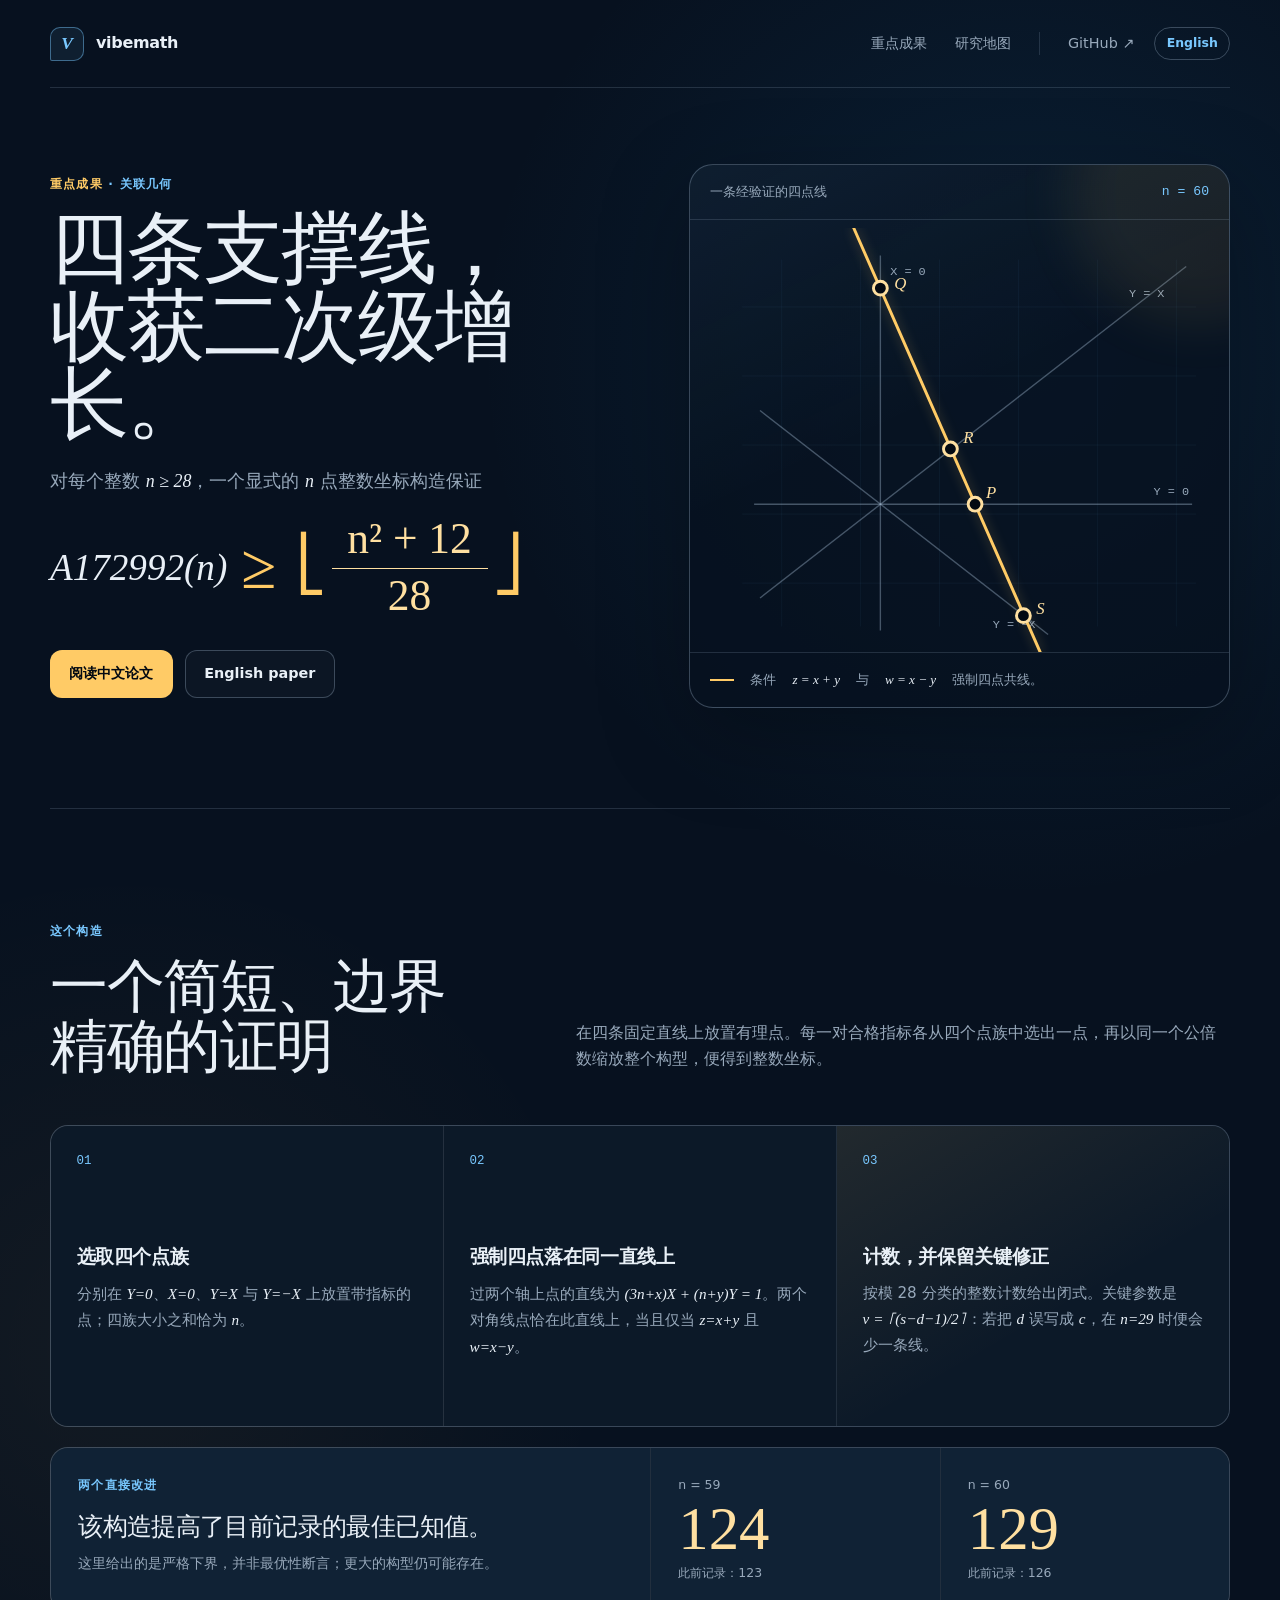
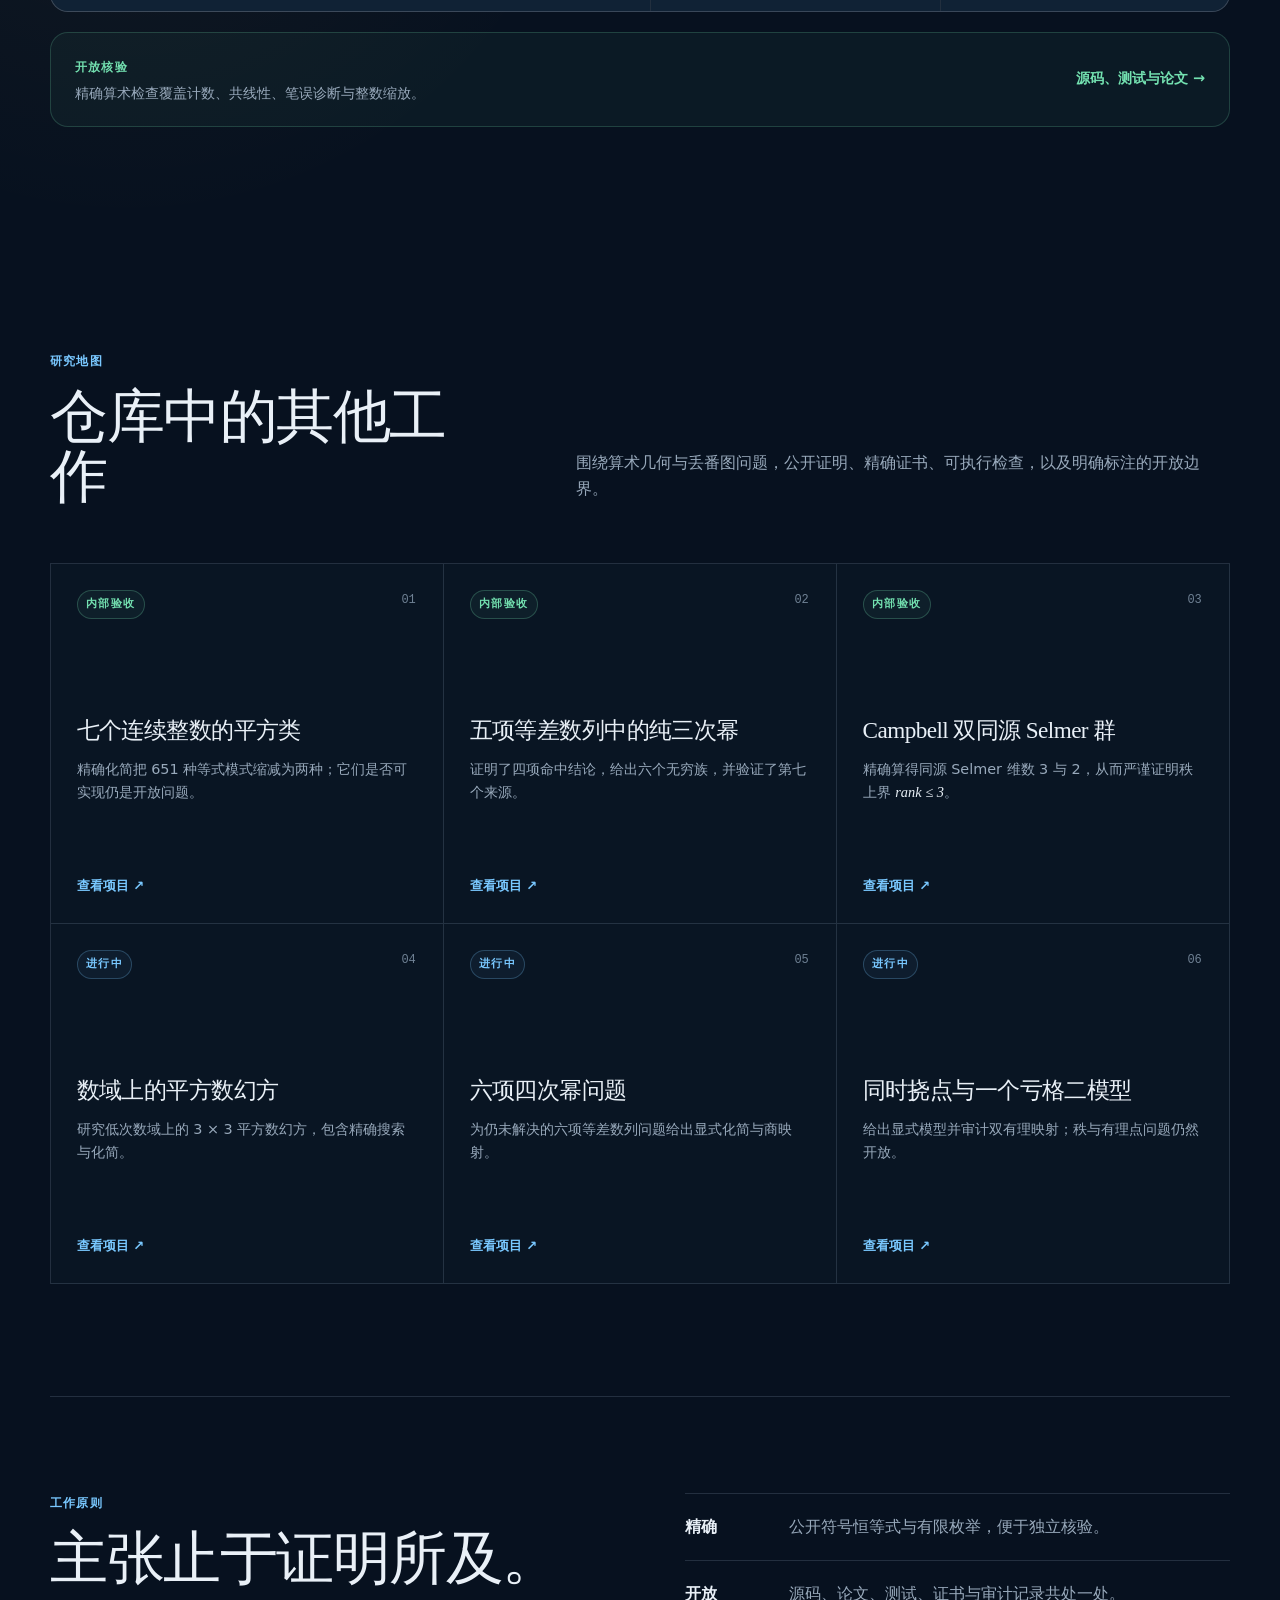
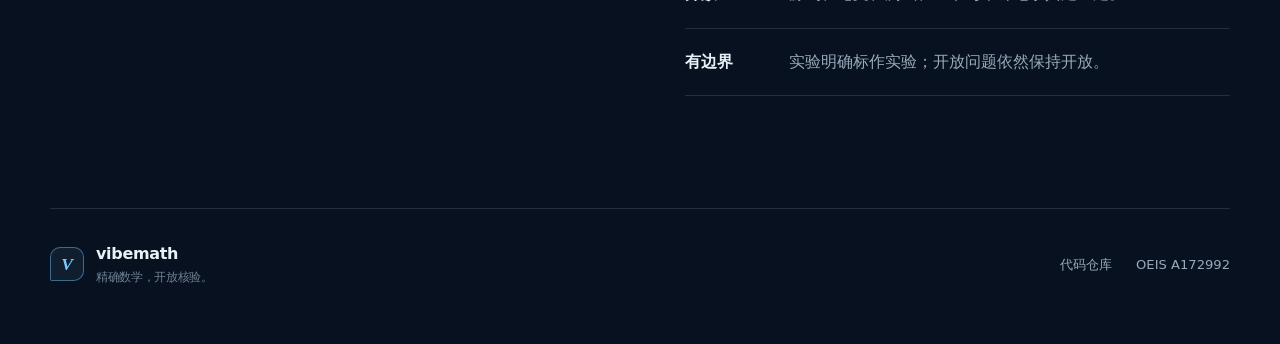
==== docs/zh/index.html @ 2f03c383 "Add Chinese localization for GitHub Pages" ====
<!doctype html>
<html lang="zh-CN">
  <head>
    <meta charset="utf-8" />
    <meta name="viewport" content="width=device-width, initial-scale=1" />
    <meta name="description" content="Vibemath：开放的数学研究、精确证书，以及 OEIS A172992 的新四点共线构造。" />
    <meta name="theme-color" content="#07111f" />
    <title>Vibemath — 精确数学，开放核验</title>
    <link rel="canonical" href="https://lixiang90.github.io/vibemath/zh/" />
    <link rel="alternate" hreflang="en" href="https://lixiang90.github.io/vibemath/" />
    <link rel="alternate" hreflang="zh-CN" href="https://lixiang90.github.io/vibemath/zh/" />
    <link rel="alternate" hreflang="x-default" href="https://lixiang90.github.io/vibemath/" />
    <link rel="icon" href="../favicon.svg" type="image/svg+xml" />
    <link rel="stylesheet" href="../styles.css" />
  </head>
  <body>
    <a class="skip-link" href="#content">跳到正文</a>
    <header class="site-header">
      <a class="brand" href="#top" aria-label="Vibemath 首页"><span class="brand-mark" aria-hidden="true">V</span><span>vibemath</span></a>
      <div class="header-actions">
        <nav aria-label="主导航">
          <a href="#result">重点成果</a>
          <a href="#research">研究地图</a>
          <a class="nav-github" href="https://github.com/lixiang90/vibemath" rel="noreferrer">GitHub <span aria-hidden="true">↗</span></a>
        </nav>
        <a class="language-switch" href="../" lang="en" hreflang="en" aria-label="Switch to English">English</a>
      </div>
    </header>

    <main id="content">
      <section class="hero" id="top" aria-labelledby="hero-title">
        <div class="hero-copy">
          <p class="eyebrow"><span>重点成果</span> · 关联几何</p>
          <h1 id="hero-title">四条支撑线，<br />收获二次级增长。</h1>
          <p class="hero-lede">对每个整数 <span class="math">n ≥ 28</span>，一个显式的 <span class="math">n</span> 点整数坐标构造保证</p>
          <div class="formula" aria-label="A172992 的 n 项不小于 n 平方加十二除以二十八的下取整">
            <span class="math-name">A172992(n)</span><span class="formula-sign">≥</span><span class="floor">⌊</span><span class="fraction"><span>n² + 12</span><span>28</span></span><span class="floor">⌋</span>
          </div>
          <div class="hero-actions">
            <a class="button button-primary" href="../papers/a172992-construction-zh.pdf">阅读中文论文</a>
            <a class="button button-secondary" href="../papers/a172992-construction.pdf">English paper</a>
          </div>
        </div>

        <figure class="construction-card" aria-labelledby="construction-caption">
          <div class="diagram-header"><span>一条经验证的四点线</span><span class="diagram-index">n = 60</span></div>
          <svg viewBox="0 0 520 430" role="img" aria-labelledby="diagram-title diagram-desc">
            <title id="diagram-title">四条支撑线与一条四点截线</title>
            <desc id="diagram-desc">点 P、Q、R、S 分别落在横轴、纵轴和两条对角线上；一条金色直线穿过这四点。</desc>
            <g class="grid-lines" aria-hidden="true">
              <path d="M40 80H500M40 150H500M40 220H500M40 290H500M40 360H500" />
              <path d="M80 32V404M160 32V404M240 32V404M320 32V404M400 32V404M480 32V404" />
            </g>
            <g class="supports" aria-hidden="true">
              <path d="M52 280H496" /><path d="M180 28V408" /><path d="M58 375L490 39" /><path d="M58 185L350 412" />
            </g>
            <g class="support-labels" aria-hidden="true">
              <text x="457" y="271">Y = 0</text><text x="190" y="48">X = 0</text><text x="432" y="70">Y = X</text><text x="294" y="406">Y = −X</text>
            </g>
            <path class="four-line" d="M153 0L342 430" aria-hidden="true" />
            <g class="points">
              <circle cx="276" cy="280" r="7" /><circle cx="180" cy="61" r="7" /><circle cx="251" cy="224" r="7" /><circle cx="325" cy="393" r="7" />
            </g>
            <g class="point-labels" aria-hidden="true">
              <text x="287" y="274">P</text><text x="194" y="62">Q</text><text x="264" y="218">R</text><text x="338" y="391">S</text>
            </g>
          </svg>
          <figcaption id="construction-caption"><span class="legend-line" aria-hidden="true"></span>条件 <span class="math">z = x + y</span> 与 <span class="math">w = x − y</span> 强制四点共线。</figcaption>
        </figure>
      </section>

      <section class="result-section" id="result" aria-labelledby="result-title">
        <div class="section-heading">
          <p class="eyebrow">这个构造</p>
          <h2 id="result-title">一个简短、边界精确的证明</h2>
          <p>在四条固定直线上放置有理点。每一对合格指标各从四个点族中选出一点，再以同一个公倍数缩放整个构型，便得到整数坐标。</p>
        </div>
        <div class="result-grid">
          <article class="proof-card">
            <span class="step">01</span><h3>选取四个点族</h3>
            <p>分别在 <span class="math">Y=0</span>、<span class="math">X=0</span>、<span class="math">Y=X</span> 与 <span class="math">Y=−X</span> 上放置带指标的点；四族大小之和恰为 <span class="math">n</span>。</p>
          </article>
          <article class="proof-card">
            <span class="step">02</span><h3>强制四点落在同一直线上</h3>
            <p>过两个轴上点的直线为 <span class="equation">(3n+x)X + (n+y)Y = 1</span>。两个对角线点恰在此直线上，当且仅当 <span class="math">z=x+y</span> 且 <span class="math">w=x−y</span>。</p>
          </article>
          <article class="proof-card proof-card-accent">
            <span class="step">03</span><h3>计数，并保留关键修正</h3>
            <p>按模 28 分类的整数计数给出闭式。关键参数是 <span class="equation">v = ⌈(s−d−1)/2⌉</span>：若把 <span class="math">d</span> 误写成 <span class="math">c</span>，在 <span class="math">n=29</span> 时便会少一条线。</p>
          </article>
        </div>

        <div class="milestones" aria-label="新的下界">
          <div class="milestone-copy">
            <p class="eyebrow">两个直接改进</p>
            <h3>该构造提高了目前记录的最佳已知值。</h3>
            <p>这里给出的是严格下界，并非最优性断言；更大的构型仍可能存在。</p>
          </div>
          <div class="milestone-stat"><span class="stat-label">n = 59</span><strong>124</strong><span>此前记录：123</span></div>
          <div class="milestone-stat"><span class="stat-label">n = 60</span><strong>129</strong><span>此前记录：126</span></div>
        </div>

        <div class="evidence-strip">
          <div><span class="evidence-kicker">开放核验</span><p>精确算术检查覆盖计数、共线性、笔误诊断与整数缩放。</p></div>
          <a href="https://github.com/lixiang90/vibemath/tree/main/incidence-geometry/four-tree-orchard" rel="noreferrer">源码、测试与论文 <span aria-hidden="true">→</span></a>
        </div>
      </section>

      <section class="research-section" id="research" aria-labelledby="research-title">
        <div class="section-heading research-heading">
          <p class="eyebrow">研究地图</p>
          <h2 id="research-title">仓库中的其他工作</h2>
          <p>围绕算术几何与丢番图问题，公开证明、精确证书、可执行检查，以及明确标注的开放边界。</p>
        </div>
        <div class="research-grid">
          <a class="research-card" href="https://github.com/lixiang90/vibemath/tree/main/square-progressions/seven-consecutive-squareclasses">
            <span class="status status-verified">内部验收</span><span class="card-number">01</span><h3>七个连续整数的平方类</h3><p>精确化简把 651 种等式模式缩减为两种；它们是否可实现仍是开放问题。</p><span class="card-link">查看项目 <span aria-hidden="true">↗</span></span>
          </a>
          <a class="research-card" href="https://github.com/lixiang90/vibemath/tree/main/powers-in-progressions/pure-cubic-five-term">
            <span class="status status-verified">内部验收</span><span class="card-number">02</span><h3>五项等差数列中的纯三次幂</h3><p>证明了四项命中结论，给出六个无穷族，并验证了第七个来源。</p><span class="card-link">查看项目 <span aria-hidden="true">↗</span></span>
          </a>
          <a class="research-card" href="https://github.com/lixiang90/vibemath/tree/main/elliptic-curve-progressions/campbell-two-isogeny-selmer">
            <span class="status status-verified">内部验收</span><span class="card-number">03</span><h3>Campbell 双同源 Selmer 群</h3><p>精确算得同源 Selmer 维数 3 与 2，从而严谨证明秩上界 <span class="math">rank ≤ 3</span>。</p><span class="card-link">查看项目 <span aria-hidden="true">↗</span></span>
          </a>
          <a class="research-card" href="https://github.com/lixiang90/vibemath/tree/main/square-progressions/magic-squares-over-number-fields">
            <span class="status status-active">进行中</span><span class="card-number">04</span><h3>数域上的平方数幻方</h3><p>研究低次数域上的 3 × 3 平方数幻方，包含精确搜索与化简。</p><span class="card-link">查看项目 <span aria-hidden="true">↗</span></span>
          </a>
          <a class="research-card" href="https://github.com/lixiang90/vibemath/tree/main/powers-in-progressions/fourth-powers-six-term">
            <span class="status status-active">进行中</span><span class="card-number">05</span><h3>六项四次幂问题</h3><p>为仍未解决的六项等差数列问题给出显式化简与商映射。</p><span class="card-link">查看项目 <span aria-hidden="true">↗</span></span>
          </a>
          <a class="research-card" href="https://github.com/lixiang90/vibemath/tree/main/powers-in-progressions/elliptic-simultaneous-torsion-c29">
            <span class="status status-active">进行中</span><span class="card-number">06</span><h3>同时挠点与一个亏格二模型</h3><p>给出显式模型并审计双有理映射；秩与有理点问题仍然开放。</p><span class="card-link">查看项目 <span aria-hidden="true">↗</span></span>
          </a>
        </div>
      </section>

      <section class="principles" aria-labelledby="principles-title">
        <div><p class="eyebrow">工作原则</p><h2 id="principles-title">主张止于证明所及。</h2></div>
        <div class="principle-list">
          <p><span>精确</span> 公开符号恒等式与有限枚举，便于独立核验。</p>
          <p><span>开放</span> 源码、论文、测试、证书与审计记录共处一处。</p>
          <p><span>有边界</span> 实验明确标作实验；开放问题依然保持开放。</p>
        </div>
      </section>
    </main>

    <footer>
      <div class="footer-brand"><span class="brand-mark" aria-hidden="true">V</span><div><strong>vibemath</strong><span>精确数学，开放核验。</span></div></div>
      <div class="footer-links"><a href="https://github.com/lixiang90/vibemath">代码仓库</a><a href="https://oeis.org/A172992">OEIS A172992</a></div>
    </footer>
  </body>
</html>
---- docs/styles.css ----
:root {
  color-scheme: dark;
  --ink: #e9f0f7;
  --muted: #98a9bb;
  --faint: #6f8194;
  --night: #07111f;
  --night-deep: #040a12;
  --panel: #0c1928;
  --panel-light: #102235;
  --line: rgba(171, 195, 219, 0.17);
  --line-strong: rgba(171, 195, 219, 0.3);
  --blue: #79c8ff;
  --gold: #ffcb66;
  --gold-soft: #ffe0a1;
  --green: #73e0b0;
  --max: 1180px;
  --radius: 18px;
  --shadow: 0 28px 90px rgba(0, 0, 0, 0.28);
}

* { box-sizing: border-box; }
html { scroll-behavior: smooth; }

body {
  margin: 0;
  background:
    radial-gradient(circle at 80% 10%, rgba(31, 126, 192, 0.14), transparent 34rem),
    radial-gradient(circle at 10% 38%, rgba(255, 203, 102, 0.05), transparent 30rem),
    var(--night);
  color: var(--ink);
  font-family: Inter, ui-sans-serif, system-ui, -apple-system, BlinkMacSystemFont, "Segoe UI", sans-serif;
  font-size: 16px;
  line-height: 1.65;
  text-rendering: optimizeLegibility;
}

a { color: inherit; }

.skip-link {
  position: fixed;
  top: 0;
  left: 1rem;
  z-index: 100;
  padding: 0.65rem 1rem;
  background: var(--gold);
  color: var(--night-deep);
  transform: translateY(-120%);
  transition: transform 150ms ease;
}
.skip-link:focus { transform: translateY(0); }

.site-header {
  position: relative;
  z-index: 10;
  display: flex;
  align-items: center;
  justify-content: space-between;
  width: min(calc(100% - 40px), var(--max));
  min-height: 88px;
  margin: 0 auto;
  border-bottom: 1px solid var(--line);
}

.brand, .footer-brand {
  display: flex;
  align-items: center;
  gap: 0.75rem;
  color: var(--ink);
  font-weight: 700;
  letter-spacing: -0.02em;
  text-decoration: none;
}

.brand-mark {
  display: grid;
  width: 34px;
  height: 34px;
  place-items: center;
  border: 1px solid rgba(121, 200, 255, 0.45);
  border-radius: 10px 10px 10px 2px;
  background: rgba(121, 200, 255, 0.08);
  color: var(--blue);
  font-family: Georgia, "Times New Roman", serif;
  font-size: 1.1rem;
  font-style: italic;
}

.header-actions { display: flex; align-items: center; gap: 1.25rem; }
nav { display: flex; align-items: center; gap: 1.75rem; }
nav a { color: var(--muted); font-size: 0.9rem; text-decoration: none; transition: color 150ms ease; }
nav a:hover, nav a:focus-visible { color: var(--ink); }
.nav-github { padding-left: 1.75rem; border-left: 1px solid var(--line); }
.language-switch {
  min-width: 58px;
  padding: 0.35rem 0.7rem;
  border: 1px solid var(--line-strong);
  border-radius: 999px;
  color: var(--blue);
  font-size: 0.78rem;
  font-weight: 700;
  text-align: center;
  text-decoration: none;
  transition: border-color 150ms ease, background 150ms ease, color 150ms ease;
}
.language-switch:hover, .language-switch:focus-visible { border-color: rgba(121,200,255,0.62); background: rgba(121,200,255,0.08); color: var(--ink); }
main { overflow: hidden; }

html[lang="zh-CN"] body { font-family: "Microsoft YaHei", "PingFang SC", "Noto Sans CJK SC", system-ui, sans-serif; }
html[lang="zh-CN"] h1, html[lang="zh-CN"] h2, html[lang="zh-CN"] .milestone-copy h3, html[lang="zh-CN"] .research-card h3 { font-family: "Songti SC", "SimSun", "Noto Serif CJK SC", Georgia, serif; letter-spacing: -0.025em; }
html[lang="zh-CN"] .eyebrow, html[lang="zh-CN"] .status, html[lang="zh-CN"] .evidence-kicker { letter-spacing: 0.1em; }

.hero {
  display: grid;
  grid-template-columns: minmax(0, 1.02fr) minmax(420px, 0.98fr);
  gap: clamp(2.5rem, 6vw, 6.25rem);
  align-items: center;
  width: min(calc(100% - 40px), var(--max));
  min-height: 720px;
  margin: 0 auto;
  padding: 72px 0 96px;
}

.eyebrow {
  margin: 0 0 1rem;
  color: var(--blue);
  font-size: 0.76rem;
  font-weight: 700;
  letter-spacing: 0.15em;
  text-transform: uppercase;
}
.eyebrow span { color: var(--gold); }
h1, h2, h3, p { margin-top: 0; }
h1, h2 { font-family: Georgia, "Times New Roman", serif; font-weight: 400; letter-spacing: -0.045em; }
h1 { max-width: 720px; margin-bottom: 1.4rem; font-size: clamp(3.25rem, 6.2vw, 6rem); line-height: 0.98; }
h2 { margin-bottom: 1rem; font-size: clamp(2.4rem, 4.5vw, 4rem); line-height: 1.04; }
h3 { font-size: 1.18rem; line-height: 1.3; letter-spacing: -0.02em; }
.hero-lede { max-width: 610px; margin-bottom: 1.25rem; color: var(--muted); font-size: 1.12rem; }
.math, .equation, .formula { font-family: Georgia, "Times New Roman", serif; }
.math, .equation { color: var(--ink); font-style: italic; }
.equation { white-space: nowrap; }

.formula {
  display: flex;
  align-items: center;
  gap: 0.3rem;
  min-height: 92px;
  margin: 1.3rem 0 2rem;
  color: var(--gold-soft);
  font-size: clamp(2.3rem, 5vw, 4.15rem);
  line-height: 1;
}
.math-name { margin-right: 0.55rem; color: var(--ink); font-size: 0.58em; font-style: italic; }
.formula-sign { margin-right: 0.25rem; color: var(--gold); }
.floor { color: var(--gold); font-size: 1.32em; font-weight: 300; }
.fraction { display: inline-flex; flex-direction: column; align-items: stretch; justify-content: center; font-size: 0.68em; text-align: center; }
.fraction span:first-child { padding: 0 0.36em 0.16em; border-bottom: 1px solid currentColor; }
.fraction span:last-child { padding-top: 0.12em; }

.hero-actions { display: flex; flex-wrap: wrap; gap: 0.75rem; }
.button {
  display: inline-flex;
  min-height: 48px;
  align-items: center;
  justify-content: center;
  padding: 0.7rem 1.15rem;
  border: 1px solid transparent;
  border-radius: 12px;
  font-size: 0.9rem;
  font-weight: 700;
  text-decoration: none;
  transition: transform 150ms ease, border-color 150ms ease, background 150ms ease;
}
.button:hover, .button:focus-visible { transform: translateY(-2px); }
.button-primary { background: var(--gold); color: var(--night-deep); }
.button-primary:hover, .button-primary:focus-visible { background: #ffd77f; }
.button-secondary { border-color: var(--line-strong); background: rgba(255,255,255,0.025); color: var(--ink); }
.button-secondary:hover, .button-secondary:focus-visible { border-color: rgba(121,200,255,0.6); background: rgba(121,200,255,0.07); }

.construction-card {
  position: relative;
  margin: 0;
  overflow: hidden;
  border: 1px solid var(--line-strong);
  border-radius: 24px;
  background: linear-gradient(155deg, rgba(121,200,255,0.07), transparent 45%), rgba(7,17,31,0.78);
  box-shadow: var(--shadow);
}
.construction-card::before { position: absolute; top: -100px; right: -100px; width: 260px; height: 260px; border-radius: 50%; background: rgba(255,203,102,0.08); content: ""; filter: blur(25px); }
.diagram-header, .construction-card figcaption { position: relative; z-index: 2; display: flex; align-items: center; justify-content: space-between; gap: 1rem; padding: 1rem 1.25rem; color: var(--muted); font-size: 0.82rem; }
.diagram-header { border-bottom: 1px solid var(--line); }
.diagram-index { color: var(--blue); font-family: ui-monospace, SFMono-Regular, Consolas, monospace; }
.construction-card svg { display: block; width: 100%; height: auto; padding: 0.5rem 0.8rem 0; }
.grid-lines path { fill: none; stroke: rgba(121,200,255,0.055); stroke-width: 1; }
.supports path { fill: none; stroke: rgba(171,195,219,0.38); stroke-width: 1.4; }
.support-labels text, .point-labels text { fill: var(--muted); font-family: ui-monospace, SFMono-Regular, Consolas, monospace; font-size: 12px; }
.four-line { fill: none; stroke: var(--gold); stroke-linecap: round; stroke-width: 3; filter: drop-shadow(0 0 6px rgba(255,203,102,0.35)); }
.points circle { fill: var(--night-deep); stroke: var(--gold-soft); stroke-width: 3; }
.point-labels text { fill: var(--gold-soft); font-family: Georgia, "Times New Roman", serif; font-size: 17px; font-style: italic; }
.construction-card figcaption { justify-content: flex-start; border-top: 1px solid var(--line); }
.legend-line { width: 24px; height: 2px; flex: 0 0 auto; background: var(--gold); }

.result-section, .research-section, .principles { width: min(calc(100% - 40px), var(--max)); margin: 0 auto; }
.result-section { padding: 112px 0; border-top: 1px solid var(--line); }
.section-heading { display: grid; grid-template-columns: minmax(0,0.8fr) minmax(340px,1.2fr); column-gap: 7vw; align-items: end; margin-bottom: 3rem; }
.section-heading .eyebrow { grid-column: 1 / -1; }
.section-heading h2 { margin-bottom: 0; }
.section-heading > p:last-child { margin-bottom: 0.25rem; color: var(--muted); }

.result-grid { display: grid; grid-template-columns: repeat(3,1fr); gap: 1px; overflow: hidden; border: 1px solid var(--line); border-radius: var(--radius); background: var(--line); }
.proof-card { min-height: 300px; padding: 1.6rem; background: var(--panel); }
.proof-card-accent { background: linear-gradient(150deg, rgba(255,203,102,0.09), transparent 60%), var(--panel); }
.proof-card .step { display: block; margin-bottom: 4.5rem; color: var(--blue); font-family: ui-monospace, SFMono-Regular, Consolas, monospace; font-size: 0.78rem; }
.proof-card h3 { margin-bottom: 0.8rem; }
.proof-card p { margin-bottom: 0; color: var(--muted); font-size: 0.95rem; }

.milestones { display: grid; grid-template-columns: 1.35fr 0.65fr 0.65fr; gap: 1px; margin-top: 1.25rem; overflow: hidden; border: 1px solid var(--line); border-radius: var(--radius); background: var(--line); }
.milestones > div { padding: 1.7rem; background: var(--panel-light); }
.milestone-copy h3 { max-width: 480px; margin-bottom: 0.55rem; font-family: Georgia, "Times New Roman", serif; font-size: 1.55rem; font-weight: 400; }
.milestone-copy p:last-child { margin-bottom: 0; color: var(--muted); font-size: 0.9rem; }
.milestone-stat { display: flex; flex-direction: column; justify-content: center; }
.stat-label, .milestone-stat > span:last-child { color: var(--muted); font-size: 0.78rem; }
.milestone-stat strong { margin: 0.2rem 0; color: var(--gold-soft); font-family: Georgia, "Times New Roman", serif; font-size: 3.8rem; font-weight: 400; line-height: 1; }

.evidence-strip { display: flex; align-items: center; justify-content: space-between; gap: 2rem; margin-top: 1.25rem; padding: 1.25rem 1.5rem; border: 1px solid rgba(115,224,176,0.2); border-radius: var(--radius); background: rgba(115,224,176,0.045); }
.evidence-kicker { color: var(--green); font-size: 0.74rem; font-weight: 700; letter-spacing: 0.12em; text-transform: uppercase; }
.evidence-strip p { margin: 0.2rem 0 0; color: var(--muted); font-size: 0.9rem; }
.evidence-strip a { flex: 0 0 auto; color: var(--green); font-size: 0.9rem; font-weight: 700; text-decoration: none; }

.research-section { padding: 112px 0; }
.research-heading { margin-bottom: 3.5rem; }
.research-grid { display: grid; grid-template-columns: repeat(3,1fr); border-top: 1px solid var(--line); border-left: 1px solid var(--line); }
.research-card { position: relative; min-height: 360px; padding: 1.6rem; border-right: 1px solid var(--line); border-bottom: 1px solid var(--line); background: rgba(12,25,40,0.52); text-decoration: none; transition: background 180ms ease, transform 180ms ease; }
.research-card:hover, .research-card:focus-visible { z-index: 2; background: rgba(16,34,53,0.92); outline: 1px solid rgba(121,200,255,0.4); transform: translateY(-3px); }
.status { display: inline-flex; padding: 0.28rem 0.55rem; border: 1px solid; border-radius: 999px; font-size: 0.68rem; font-weight: 700; letter-spacing: 0.05em; text-transform: uppercase; }
.status-verified { border-color: rgba(115,224,176,0.25); background: rgba(115,224,176,0.05); color: var(--green); }
.status-active { border-color: rgba(121,200,255,0.25); background: rgba(121,200,255,0.05); color: var(--blue); }
.card-number { position: absolute; top: 1.7rem; right: 1.7rem; color: var(--faint); font-family: ui-monospace, SFMono-Regular, Consolas, monospace; font-size: 0.75rem; }
.research-card h3 { max-width: 300px; margin: 6rem 0 0.8rem; font-family: Georgia, "Times New Roman", serif; font-size: 1.45rem; font-weight: 400; }
.research-card p { color: var(--muted); font-size: 0.9rem; }
.card-link { position: absolute; bottom: 1.6rem; left: 1.6rem; color: var(--blue); font-size: 0.82rem; font-weight: 700; }

.principles { display: grid; grid-template-columns: 1fr 1fr; gap: 7vw; align-items: start; padding: 96px 0 112px; border-top: 1px solid var(--line); }
.principles h2 { margin-bottom: 0; }
.principle-list p { display: grid; grid-template-columns: 88px 1fr; gap: 1rem; margin: 0; padding: 1.25rem 0; border-bottom: 1px solid var(--line); color: var(--muted); }
.principle-list p:first-child { border-top: 1px solid var(--line); }
.principle-list span { color: var(--ink); font-weight: 700; }

footer { display: flex; align-items: center; justify-content: space-between; gap: 2rem; width: min(calc(100% - 40px), var(--max)); margin: 0 auto; padding: 2rem 0 3.5rem; border-top: 1px solid var(--line); }
.footer-brand > div { display: flex; flex-direction: column; }
.footer-brand span:last-child { color: var(--faint); font-size: 0.78rem; font-weight: 400; }
.footer-links { display: flex; gap: 1.5rem; }
.footer-links a { color: var(--muted); font-size: 0.82rem; text-decoration: none; }
.footer-links a:hover, .footer-links a:focus-visible { color: var(--ink); }
:focus-visible { outline: 2px solid var(--gold); outline-offset: 4px; }

@media (max-width: 960px) {
  .hero { grid-template-columns: 1fr; min-height: auto; padding-top: 64px; }
  .hero-copy { max-width: 760px; }
  .construction-card { width: min(100%,650px); margin: 0 auto; }
  .section-heading, .principles { grid-template-columns: 1fr; gap: 1rem; }
  .section-heading > p:last-child { max-width: 680px; }
  .result-grid, .research-grid { grid-template-columns: repeat(2,1fr); }
  .proof-card:last-child { grid-column: 1 / -1; }
  .milestones { grid-template-columns: 1.25fr 0.75fr; }
  .milestone-copy { grid-row: span 2; }
}

@media (max-width: 680px) {
  .site-header { min-height: 72px; }
  .header-actions { gap: 0.75rem; }
  nav { gap: 1rem; }
  nav a:not(.nav-github) { display: none; }
  .nav-github { padding-left: 0; border-left: 0; }
  .hero, .result-section, .research-section, .principles { width: min(calc(100% - 28px),var(--max)); }
  .hero { gap: 3rem; padding: 52px 0 72px; }
  h1 { font-size: clamp(3rem,14vw,4.2rem); }
  .formula { font-size: clamp(2rem,10vw,3.2rem); }
  .math-name { display: none; }
  .construction-card svg { padding-inline: 0; }
  .result-section, .research-section { padding: 80px 0; }
  .result-grid, .research-grid, .milestones { grid-template-columns: 1fr; }
  .proof-card:last-child, .milestone-copy { grid-column: auto; grid-row: auto; }
  .proof-card { min-height: 270px; }
  .proof-card .step { margin-bottom: 3rem; }
  .milestone-stat { min-height: 160px; }
  .evidence-strip { align-items: flex-start; flex-direction: column; }
  .research-card { min-height: 330px; }
  .principles { padding: 72px 0 80px; }
  footer { align-items: flex-start; flex-direction: column; width: min(calc(100% - 28px),var(--max)); }
}

@media (prefers-reduced-motion: reduce) {
  *, *::before, *::after { scroll-behavior: auto !important; transition-duration: 0.01ms !important; }
}
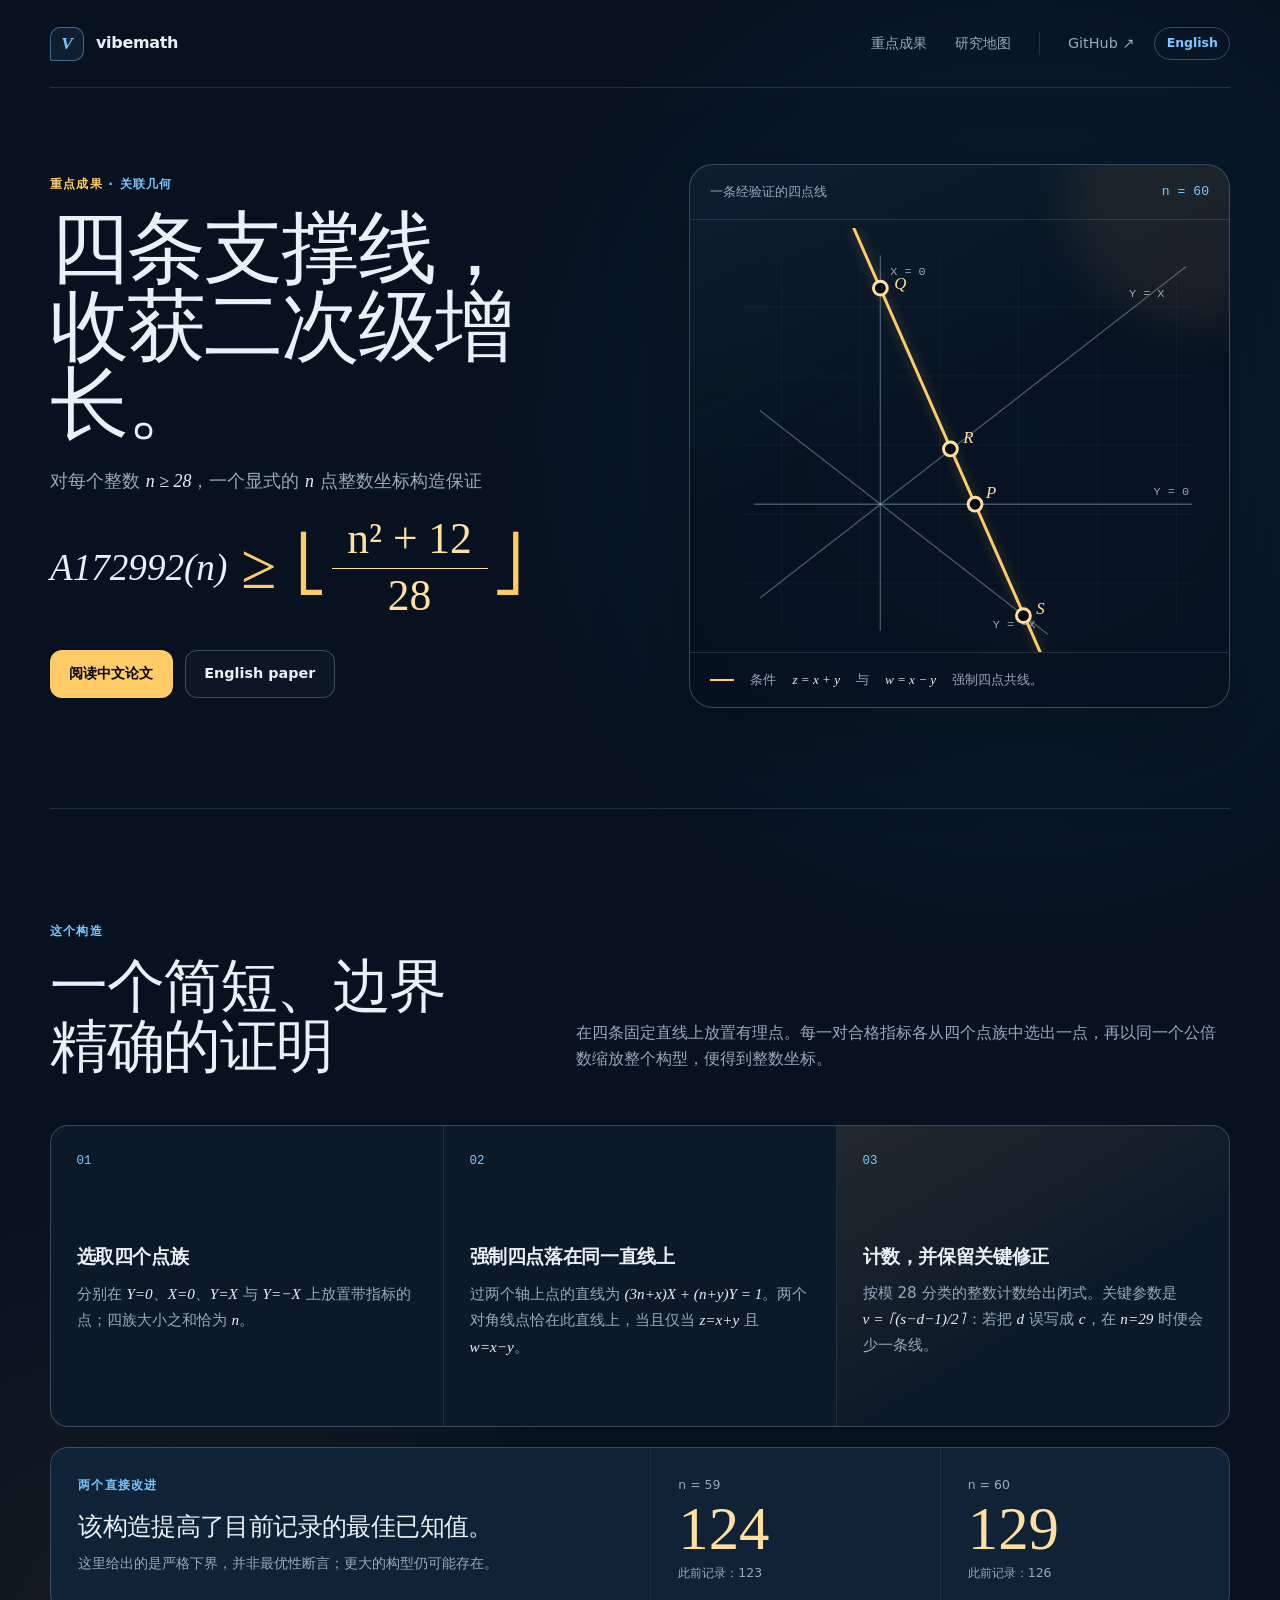
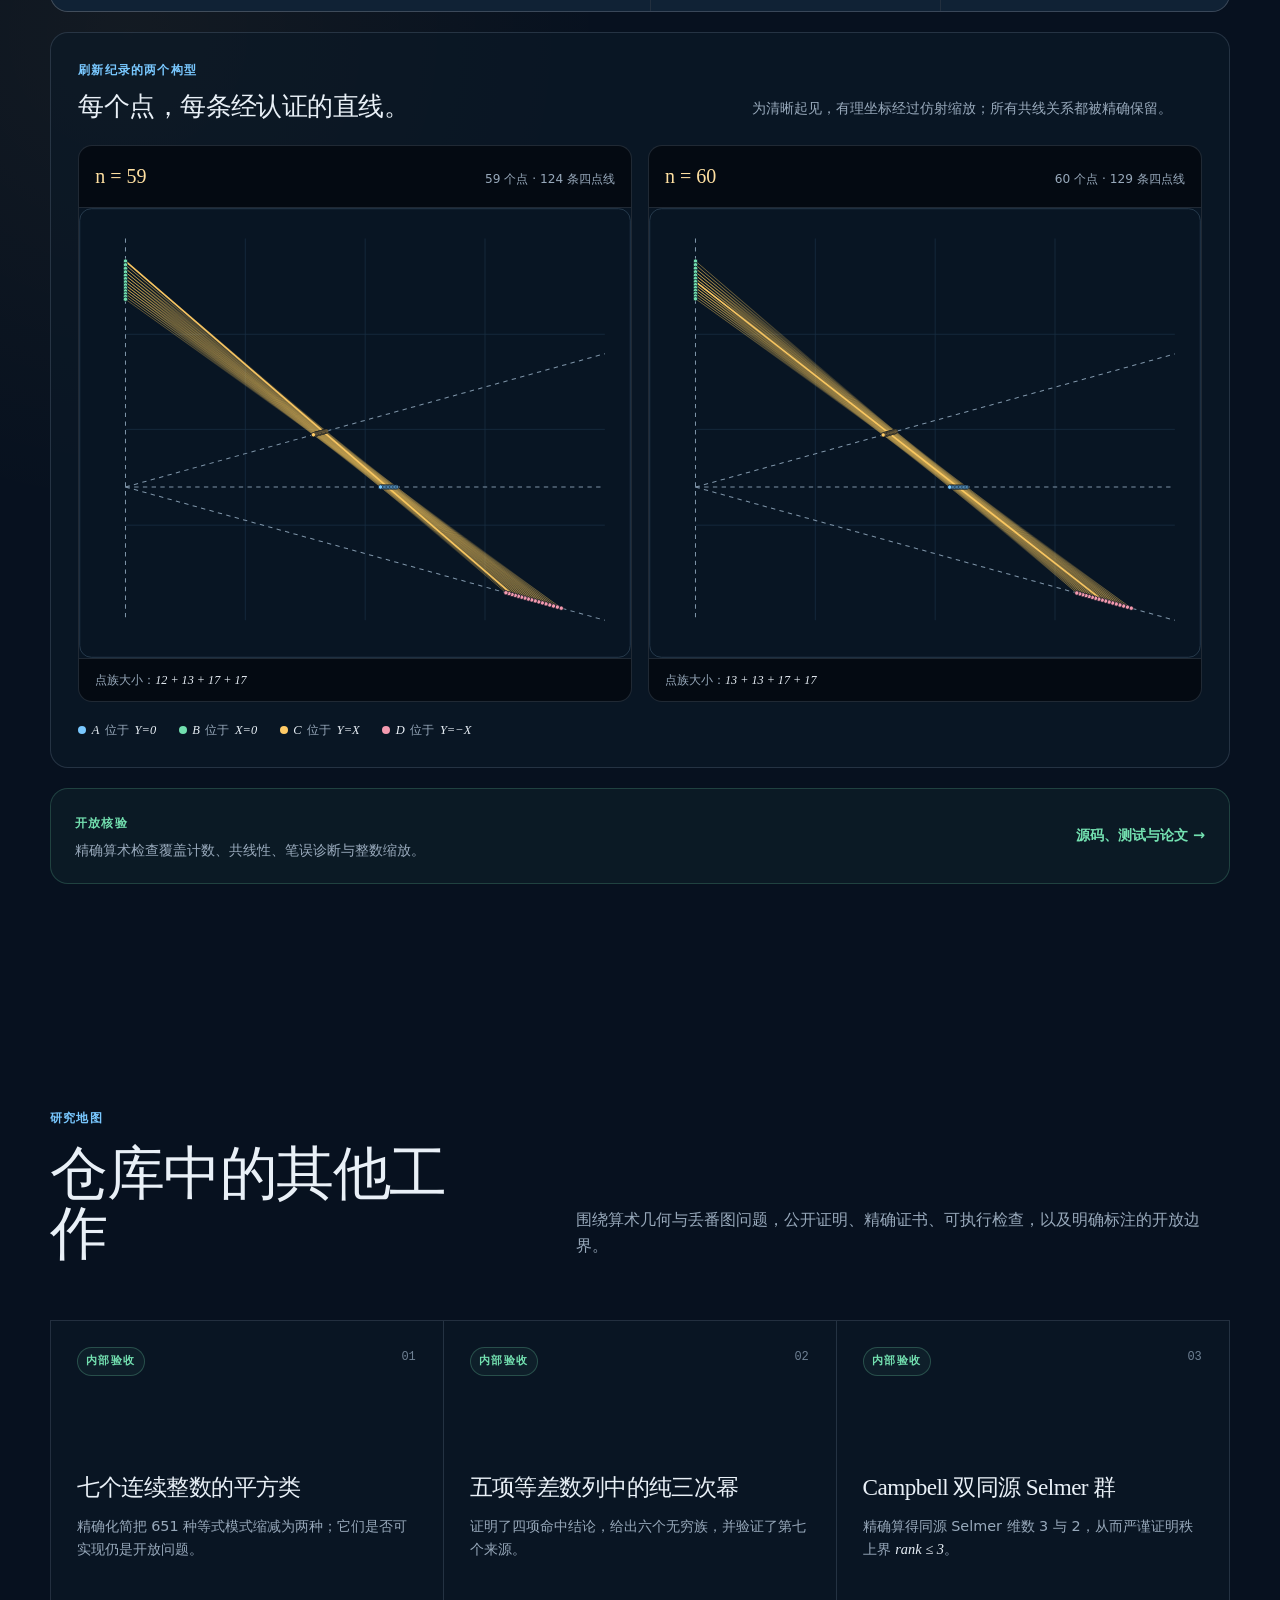
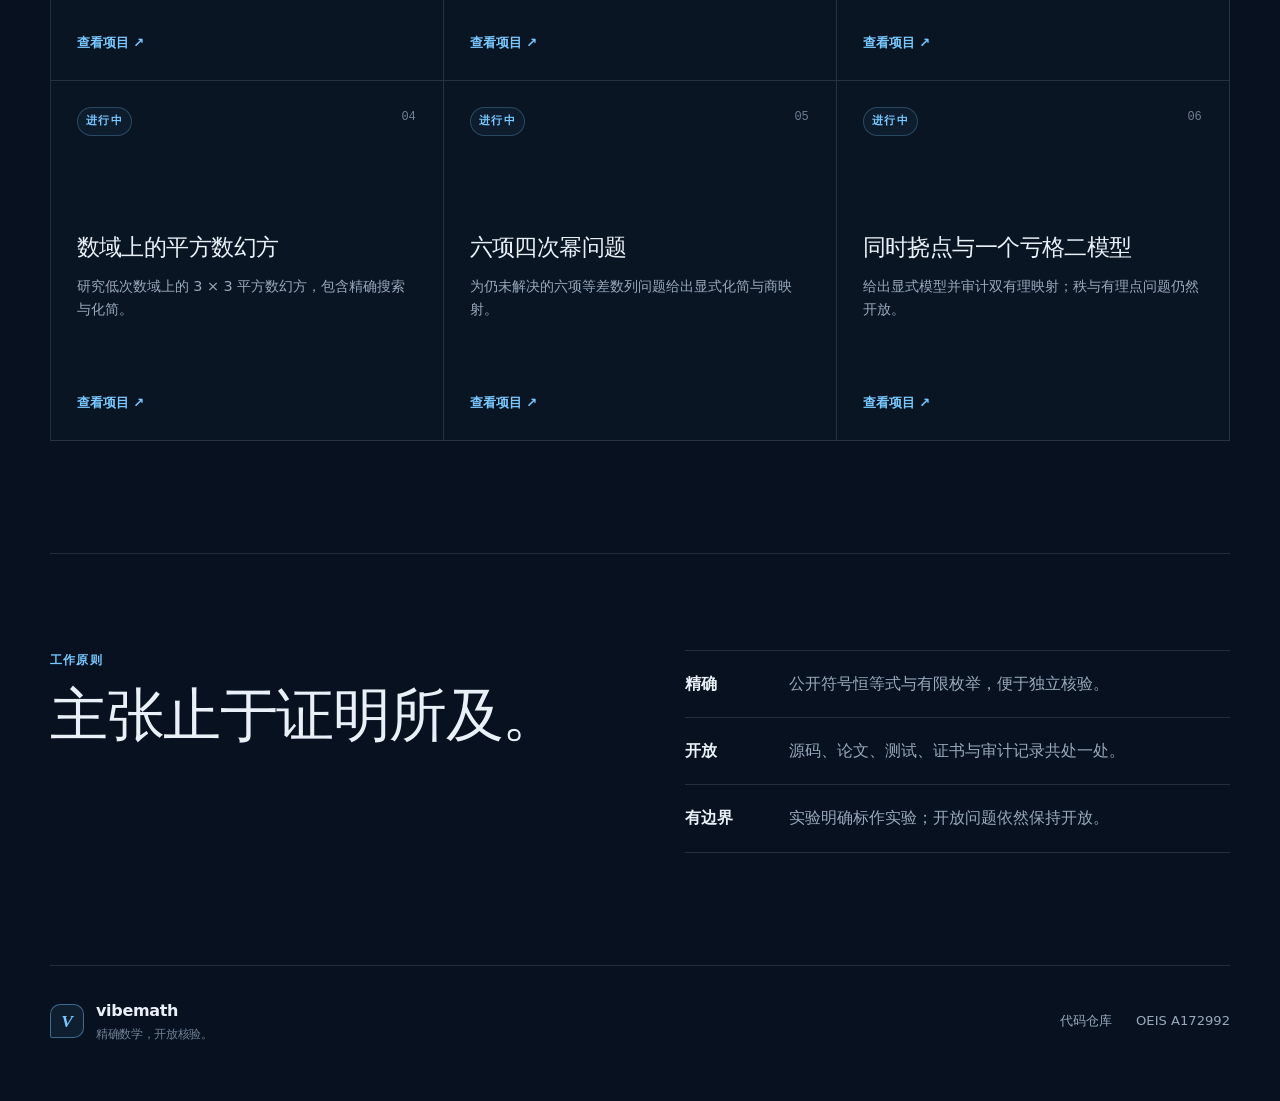
==== commit c16c6e49: "Draw the n=59 and n=60 orchard configurations" ====
--- a/docs/zh/index.html
+++ b/docs/zh/index.html
@@ -100,6 +100,31 @@
           <div class="milestone-stat"><span class="stat-label">n = 60</span><strong>129</strong><span>此前记录：126</span></div>
         </div>
 
+        <section class="configuration-gallery" aria-labelledby="configuration-title">
+          <div class="configuration-heading">
+            <div><p class="eyebrow">刷新纪录的两个构型</p><h3 id="configuration-title">每个点，每条经认证的直线。</h3></div>
+            <p>为清晰起见，有理坐标经过仿射缩放；所有共线关系都被精确保留。</p>
+          </div>
+          <div class="configuration-grid">
+            <figure class="configuration-figure">
+              <div class="configuration-label"><strong>n = 59</strong><span>59 个点 · 124 条四点线</span></div>
+              <a href="../assets/four-tree-orchard-59.svg" aria-label="打开 n 等于 59 的完整构型图"><img src="../assets/four-tree-orchard-59.svg" alt="四条支撑线上 n 等于 59 的完整构型，包含 124 条经认证的四点线。" width="760" height="620" /></a>
+              <figcaption>点族大小：<span class="math">12 + 13 + 17 + 17</span></figcaption>
+            </figure>
+            <figure class="configuration-figure">
+              <div class="configuration-label"><strong>n = 60</strong><span>60 个点 · 129 条四点线</span></div>
+              <a href="../assets/four-tree-orchard-60.svg" aria-label="打开 n 等于 60 的完整构型图"><img src="../assets/four-tree-orchard-60.svg" alt="四条支撑线上 n 等于 60 的完整构型，包含 129 条经认证的四点线。" width="760" height="620" /></a>
+              <figcaption>点族大小：<span class="math">13 + 13 + 17 + 17</span></figcaption>
+            </figure>
+          </div>
+          <div class="family-legend" aria-label="点族图例">
+            <span><i class="family-a" aria-hidden="true"></i><span class="math">A</span> 位于 <span class="math">Y=0</span></span>
+            <span><i class="family-b" aria-hidden="true"></i><span class="math">B</span> 位于 <span class="math">X=0</span></span>
+            <span><i class="family-c" aria-hidden="true"></i><span class="math">C</span> 位于 <span class="math">Y=X</span></span>
+            <span><i class="family-d" aria-hidden="true"></i><span class="math">D</span> 位于 <span class="math">Y=−X</span></span>
+          </div>
+        </section>
+
         <div class="evidence-strip">
           <div><span class="evidence-kicker">开放核验</span><p>精确算术检查覆盖计数、共线性、笔误诊断与整数缩放。</p></div>
           <a href="https://github.com/lixiang90/vibemath/tree/main/incidence-geometry/four-tree-orchard" rel="noreferrer">源码、测试与论文 <span aria-hidden="true">→</span></a>
--- a/docs/styles.css
+++ b/docs/styles.css
@@ -221,6 +221,27 @@
 .stat-label, .milestone-stat > span:last-child { color: var(--muted); font-size: 0.78rem; }
 .milestone-stat strong { margin: 0.2rem 0; color: var(--gold-soft); font-family: Georgia, "Times New Roman", serif; font-size: 3.8rem; font-weight: 400; line-height: 1; }
 
+.configuration-gallery { margin-top: 1.25rem; padding: 1.7rem; border: 1px solid var(--line); border-radius: var(--radius); background: rgba(12,25,40,0.64); }
+.configuration-heading { display: grid; grid-template-columns: 1fr minmax(280px,0.72fr); gap: 3rem; align-items: end; margin-bottom: 1.4rem; }
+.configuration-heading .eyebrow { margin-bottom: 0.55rem; }
+.configuration-heading h3 { margin-bottom: 0; font-family: Georgia, "Times New Roman", serif; font-size: 1.65rem; font-weight: 400; }
+.configuration-heading > p { margin-bottom: 0.15rem; color: var(--muted); font-size: 0.88rem; }
+.configuration-grid { display: grid; grid-template-columns: repeat(2,1fr); gap: 1rem; }
+.configuration-figure { margin: 0; overflow: hidden; border: 1px solid var(--line); border-radius: 14px; background: var(--night-deep); }
+.configuration-label { display: flex; align-items: baseline; justify-content: space-between; gap: 1rem; padding: 0.85rem 1rem; border-bottom: 1px solid var(--line); }
+.configuration-label strong { color: var(--gold-soft); font-family: Georgia, "Times New Roman", serif; font-size: 1.25rem; font-weight: 400; }
+.configuration-label span, .configuration-figure figcaption { color: var(--muted); font-size: 0.76rem; }
+.configuration-figure a { display: block; background: #081523; }
+.configuration-figure img { display: block; width: 100%; height: auto; }
+.configuration-figure figcaption { padding: 0.7rem 1rem; border-top: 1px solid var(--line); }
+.family-legend { display: flex; flex-wrap: wrap; gap: 0.75rem 1.4rem; padding-top: 1.1rem; color: var(--muted); font-size: 0.78rem; }
+.family-legend > span { display: inline-flex; align-items: center; gap: 0.35rem; }
+.family-legend i { width: 8px; height: 8px; border-radius: 50%; }
+.family-legend .family-a { background: #79c8ff; }
+.family-legend .family-b { background: #73e0b0; }
+.family-legend .family-c { background: #ffcb66; }
+.family-legend .family-d { background: #f49aaf; }
+
 .evidence-strip { display: flex; align-items: center; justify-content: space-between; gap: 2rem; margin-top: 1.25rem; padding: 1.25rem 1.5rem; border: 1px solid rgba(115,224,176,0.2); border-radius: var(--radius); background: rgba(115,224,176,0.045); }
 .evidence-kicker { color: var(--green); font-size: 0.74rem; font-weight: 700; letter-spacing: 0.12em; text-transform: uppercase; }
 .evidence-strip p { margin: 0.2rem 0 0; color: var(--muted); font-size: 0.9rem; }
@@ -258,6 +279,7 @@
   .hero-copy { max-width: 760px; }
   .construction-card { width: min(100%,650px); margin: 0 auto; }
   .section-heading, .principles { grid-template-columns: 1fr; gap: 1rem; }
+  .configuration-heading { grid-template-columns: 1fr; gap: 0.5rem; }
   .section-heading > p:last-child { max-width: 680px; }
   .result-grid, .research-grid { grid-template-columns: repeat(2,1fr); }
   .proof-card:last-child { grid-column: 1 / -1; }
@@ -279,6 +301,8 @@
   .construction-card svg { padding-inline: 0; }
   .result-section, .research-section { padding: 80px 0; }
   .result-grid, .research-grid, .milestones { grid-template-columns: 1fr; }
+  .configuration-gallery { padding: 1rem; }
+  .configuration-grid { grid-template-columns: 1fr; }
   .proof-card:last-child, .milestone-copy { grid-column: auto; grid-row: auto; }
   .proof-card { min-height: 270px; }
   .proof-card .step { margin-bottom: 3rem; }
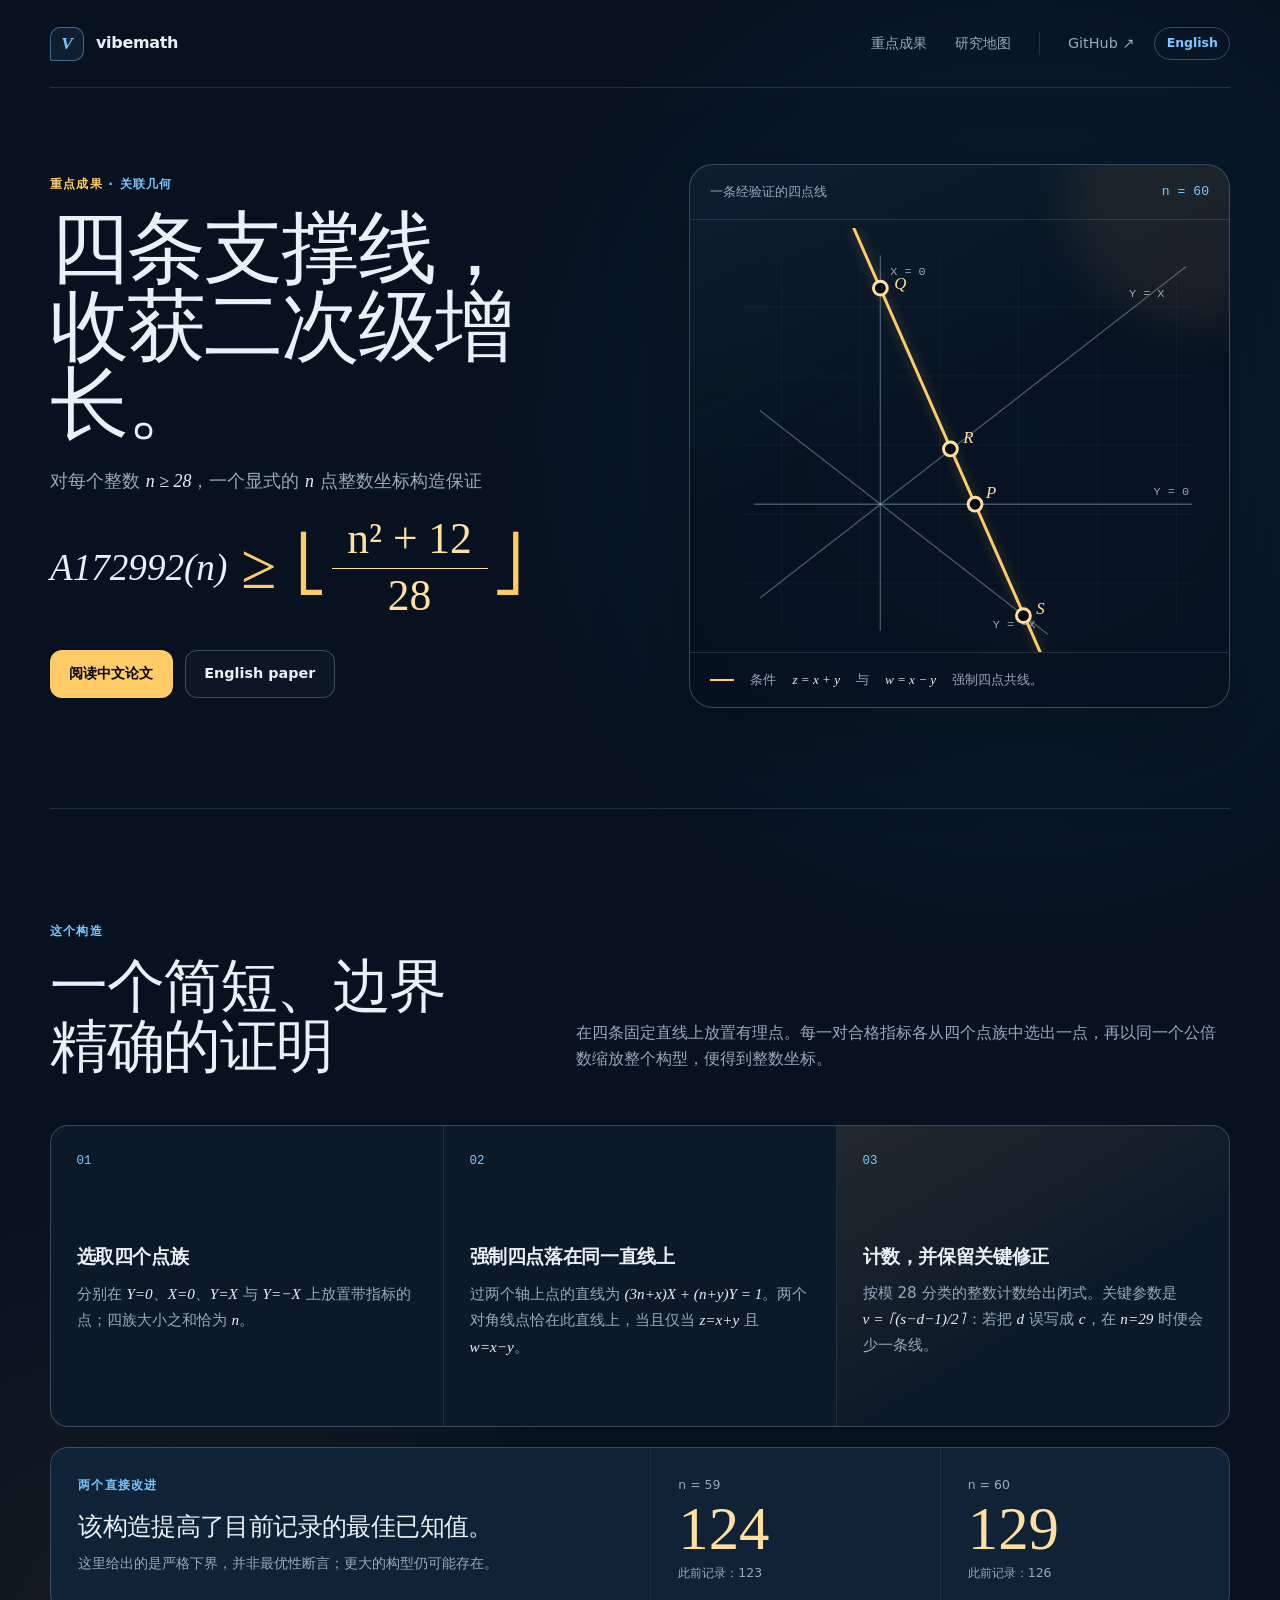
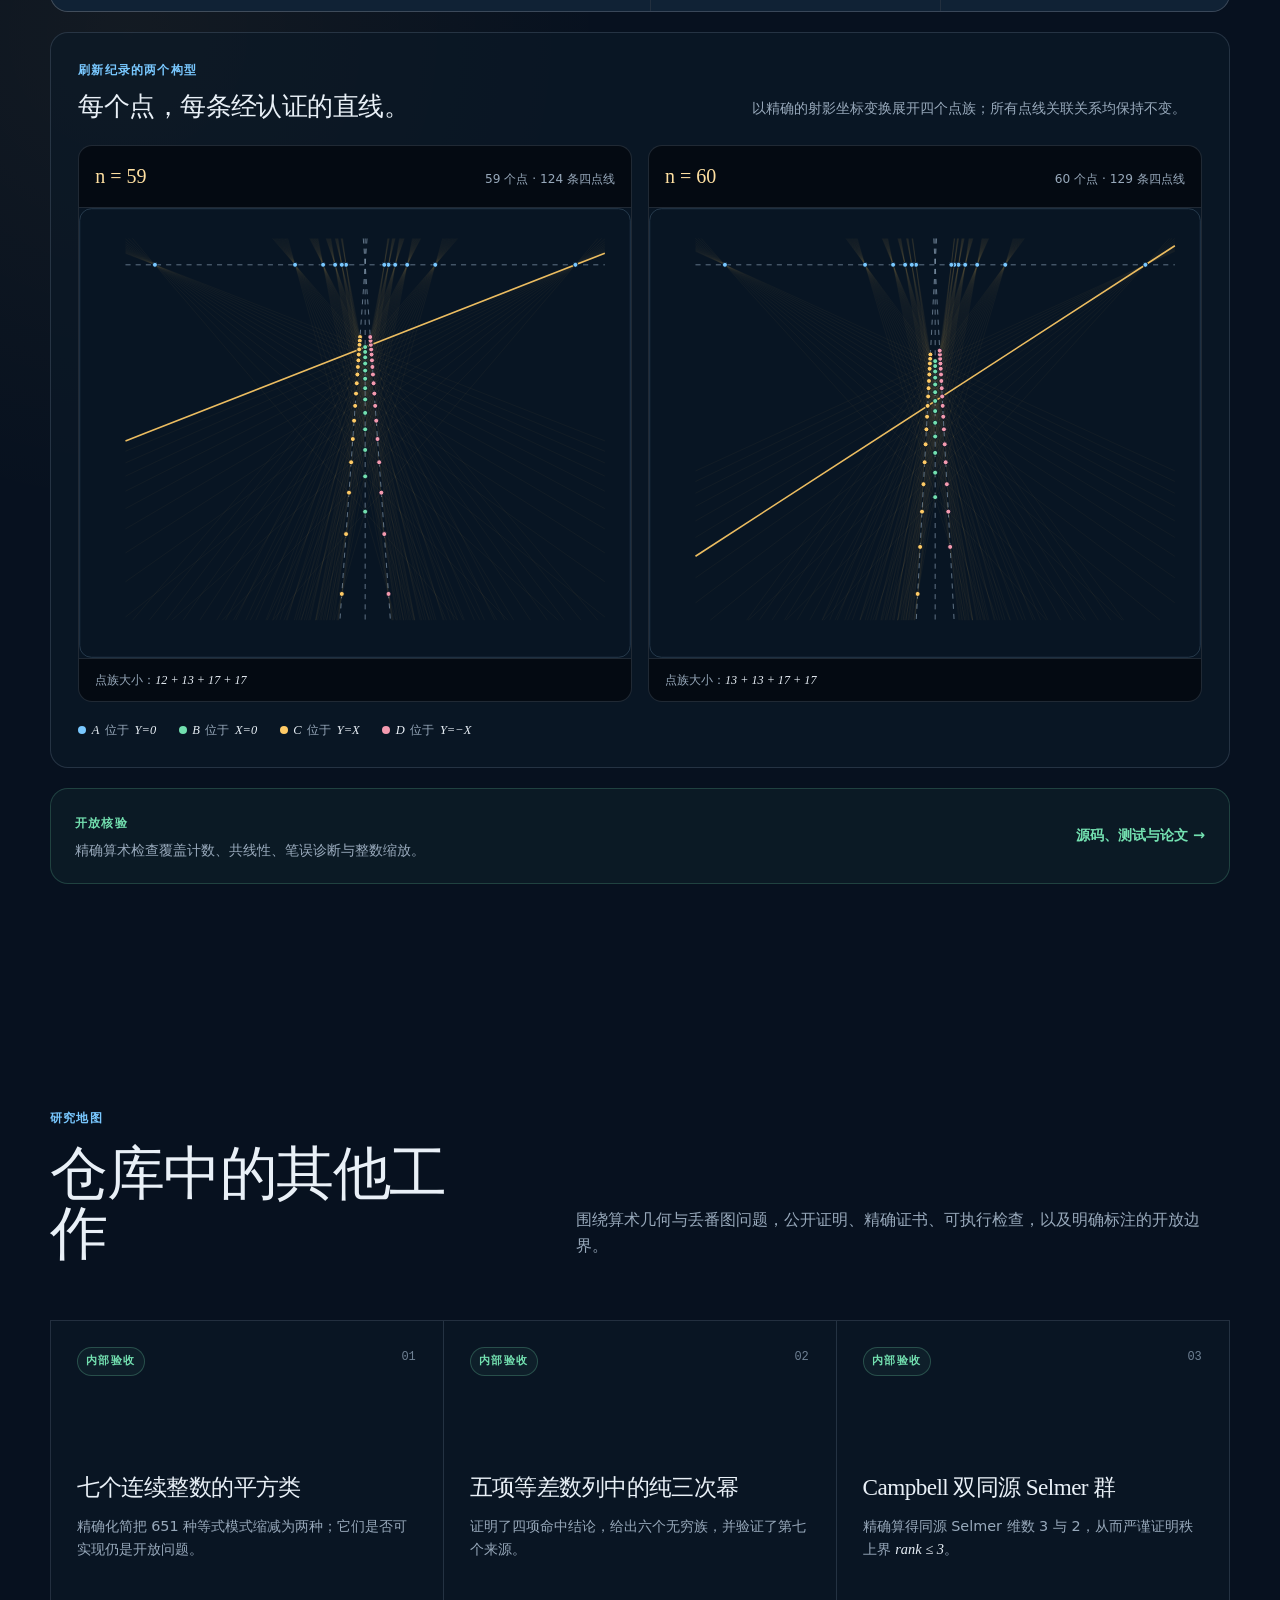
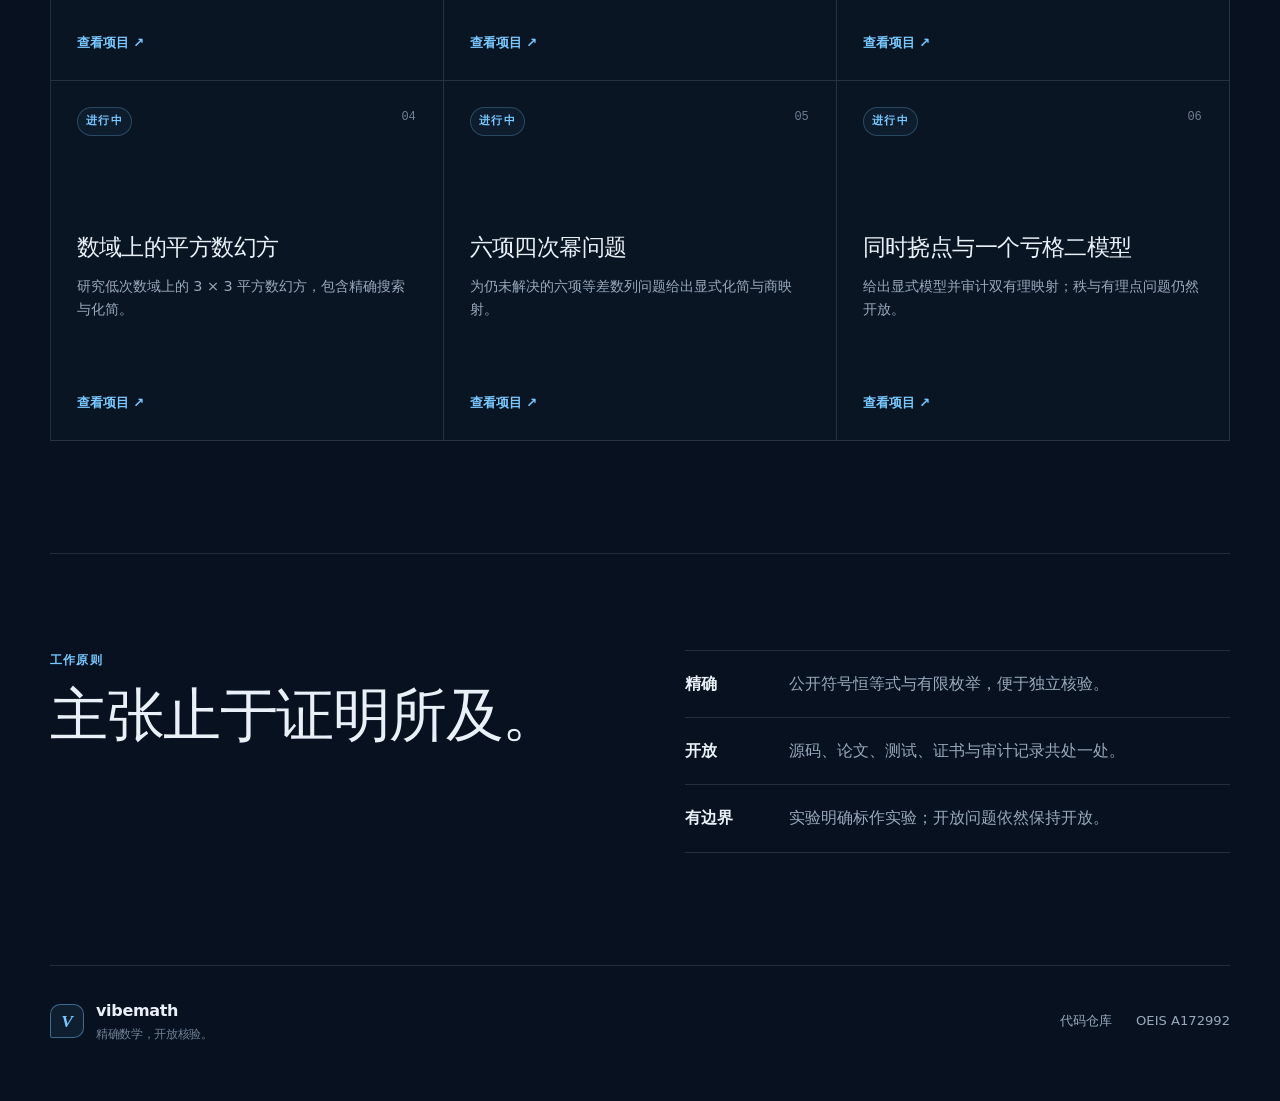
==== commit aed5e430: "Spread orchard diagrams with projective coordinates" ====
--- a/docs/zh/index.html
+++ b/docs/zh/index.html
@@ -103,7 +103,7 @@
         <section class="configuration-gallery" aria-labelledby="configuration-title">
           <div class="configuration-heading">
             <div><p class="eyebrow">刷新纪录的两个构型</p><h3 id="configuration-title">每个点，每条经认证的直线。</h3></div>
-            <p>为清晰起见，有理坐标经过仿射缩放；所有共线关系都被精确保留。</p>
+            <p>以精确的射影坐标变换展开四个点族；所有点线关联关系均保持不变。</p>
           </div>
           <div class="configuration-grid">
             <figure class="configuration-figure">
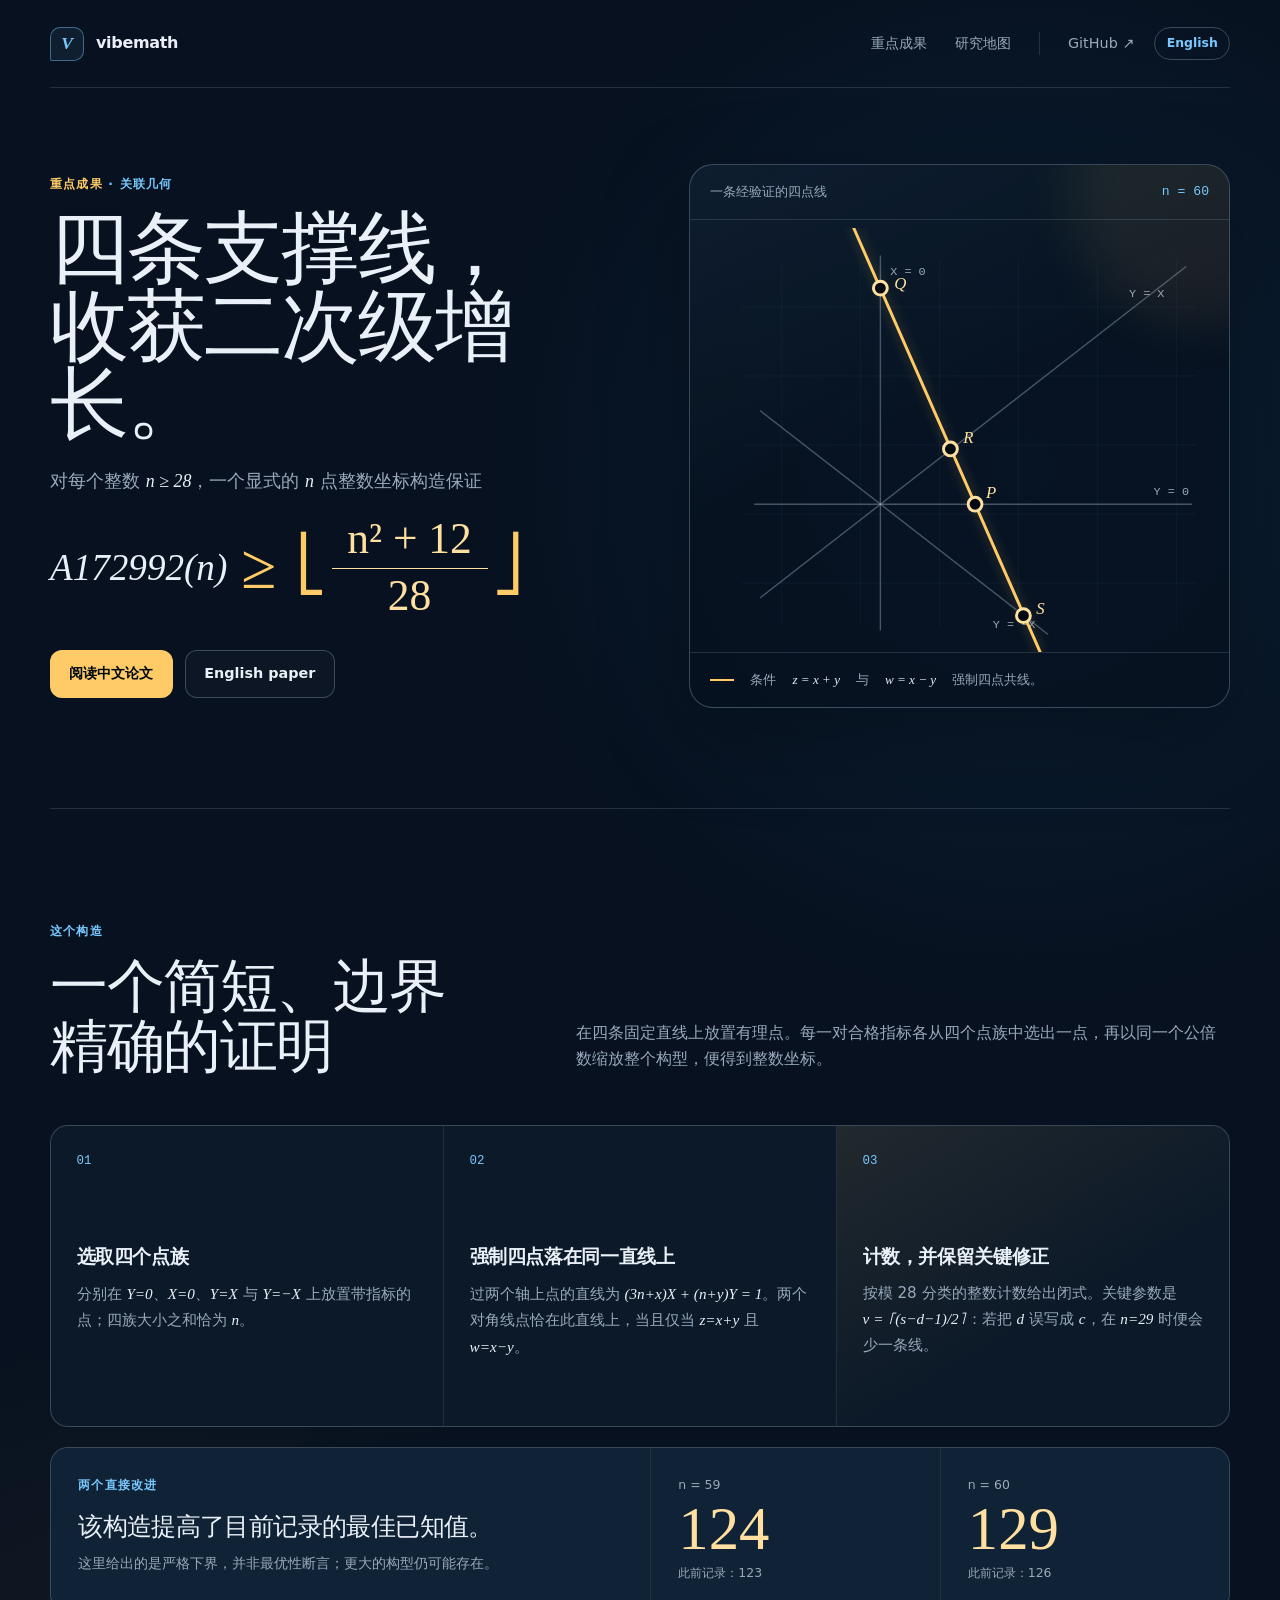
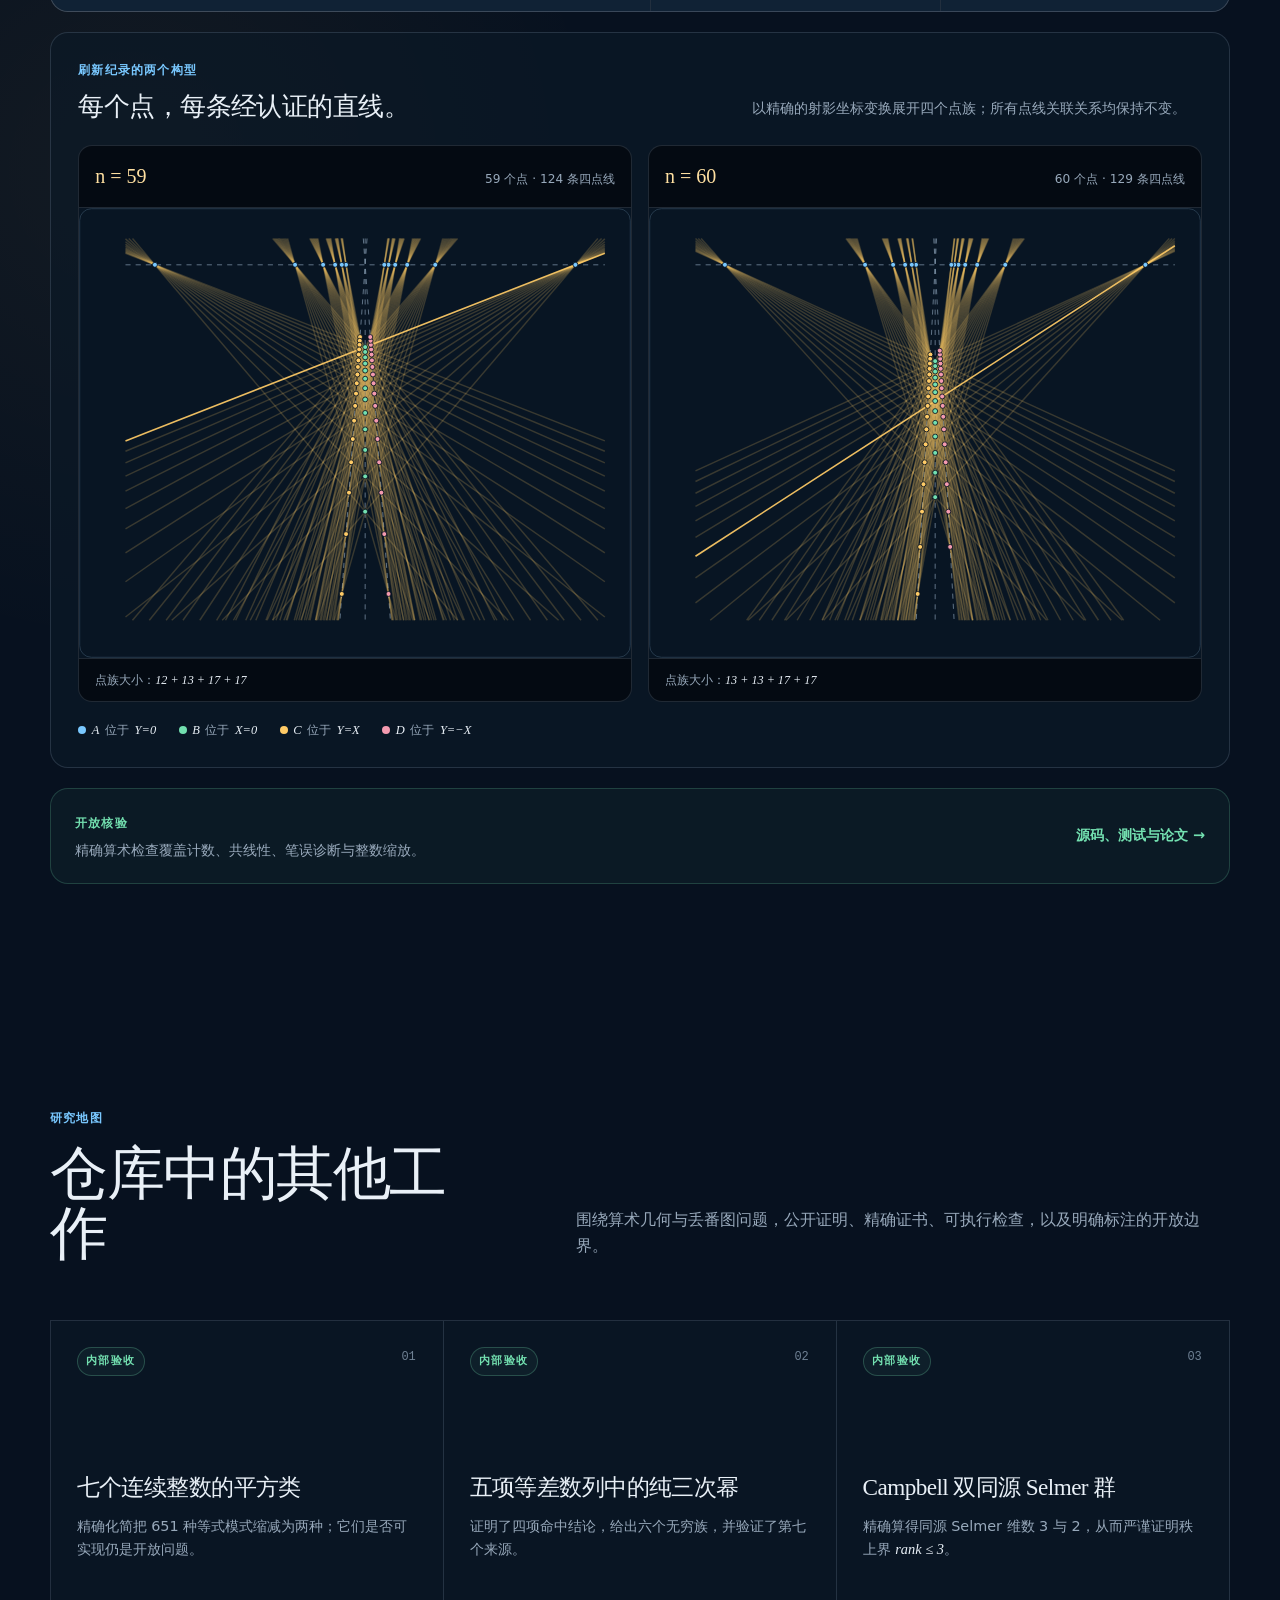
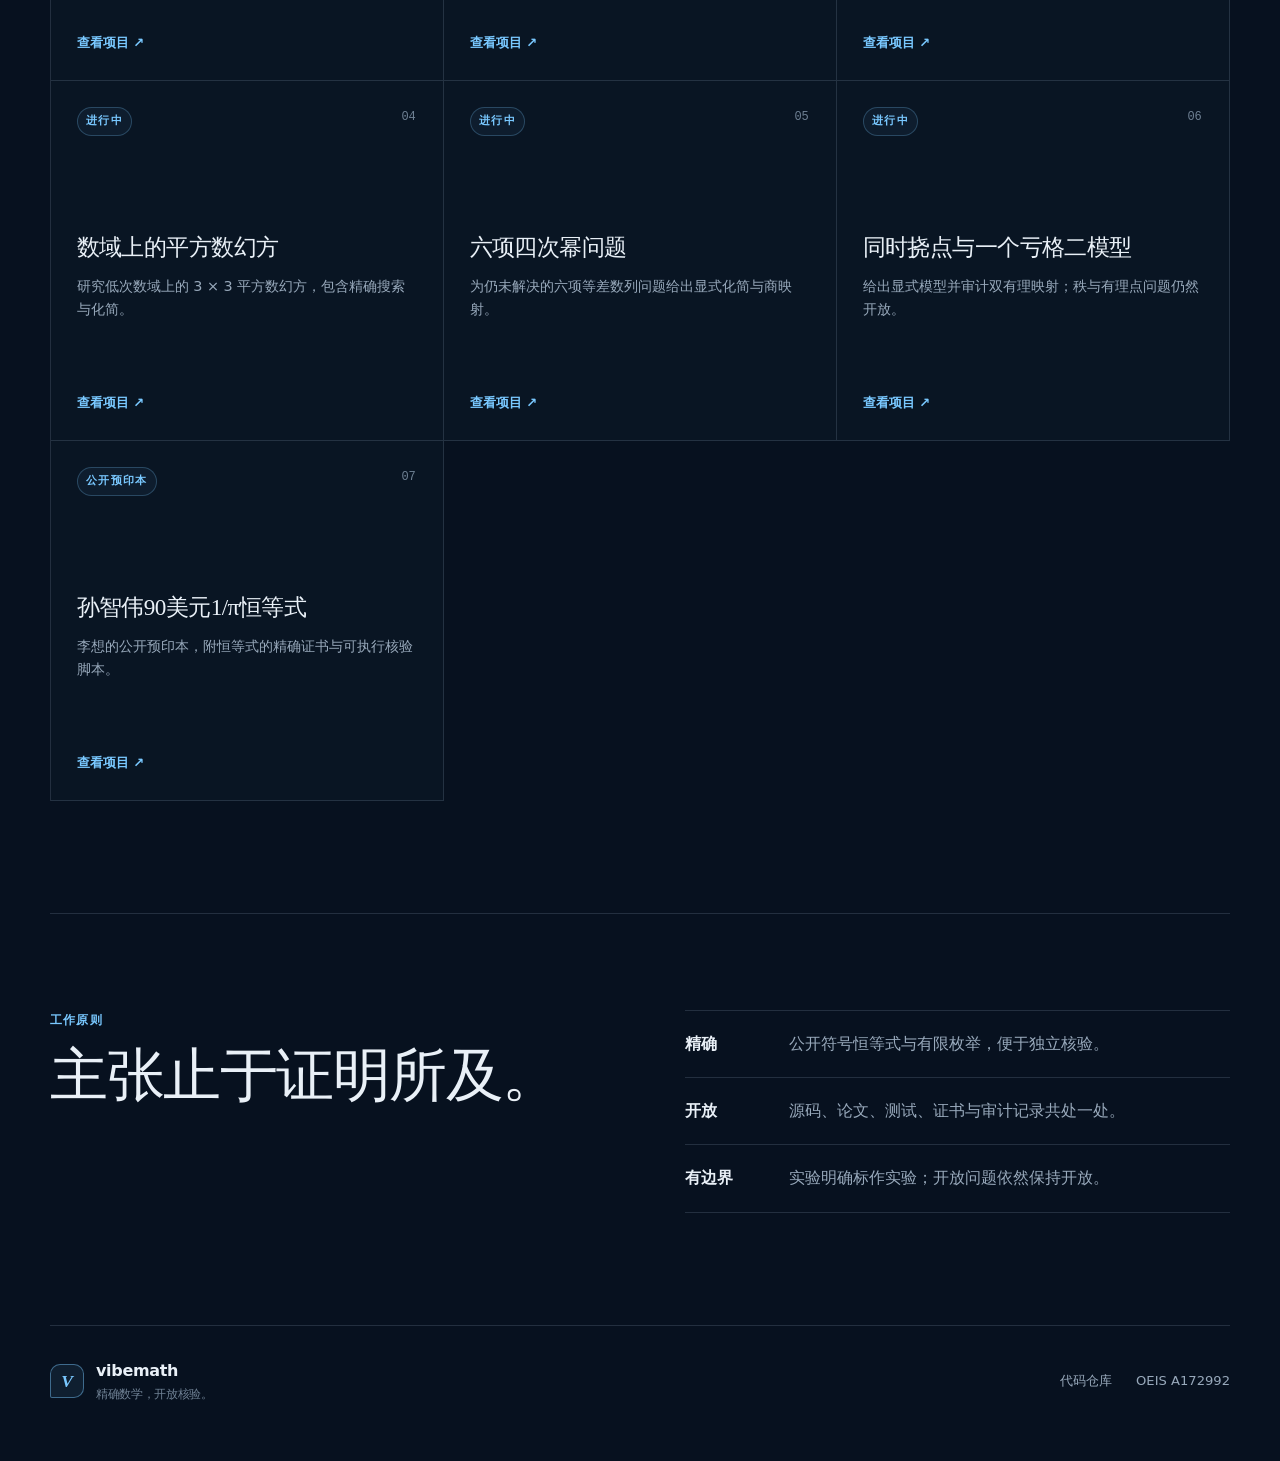
==== commit 5bc2e2ff: "Publish Sun's ninety-dollar series proof and exact certificates Add the public preprint by 李想 with L" ====
--- a/docs/zh/index.html
+++ b/docs/zh/index.html
@@ -156,6 +156,9 @@
           <a class="research-card" href="https://github.com/lixiang90/vibemath/tree/main/powers-in-progressions/elliptic-simultaneous-torsion-c29">
             <span class="status status-active">进行中</span><span class="card-number">06</span><h3>同时挠点与一个亏格二模型</h3><p>给出显式模型并审计双有理映射；秩与有理点问题仍然开放。</p><span class="card-link">查看项目 <span aria-hidden="true">↗</span></span>
           </a>
+          <a class="research-card" href="https://github.com/lixiang90/vibemath/tree/main/ramanujan-series/sun90-identity">
+            <span class="status status-active">公开预印本</span><span class="card-number">07</span><h3>孙智伟90美元1/π恒等式</h3><p>李想的公开预印本，附恒等式的精确证书与可执行核验脚本。</p><span class="card-link">查看项目 <span aria-hidden="true">↗</span></span>
+          </a>
         </div>
       </section>
 
